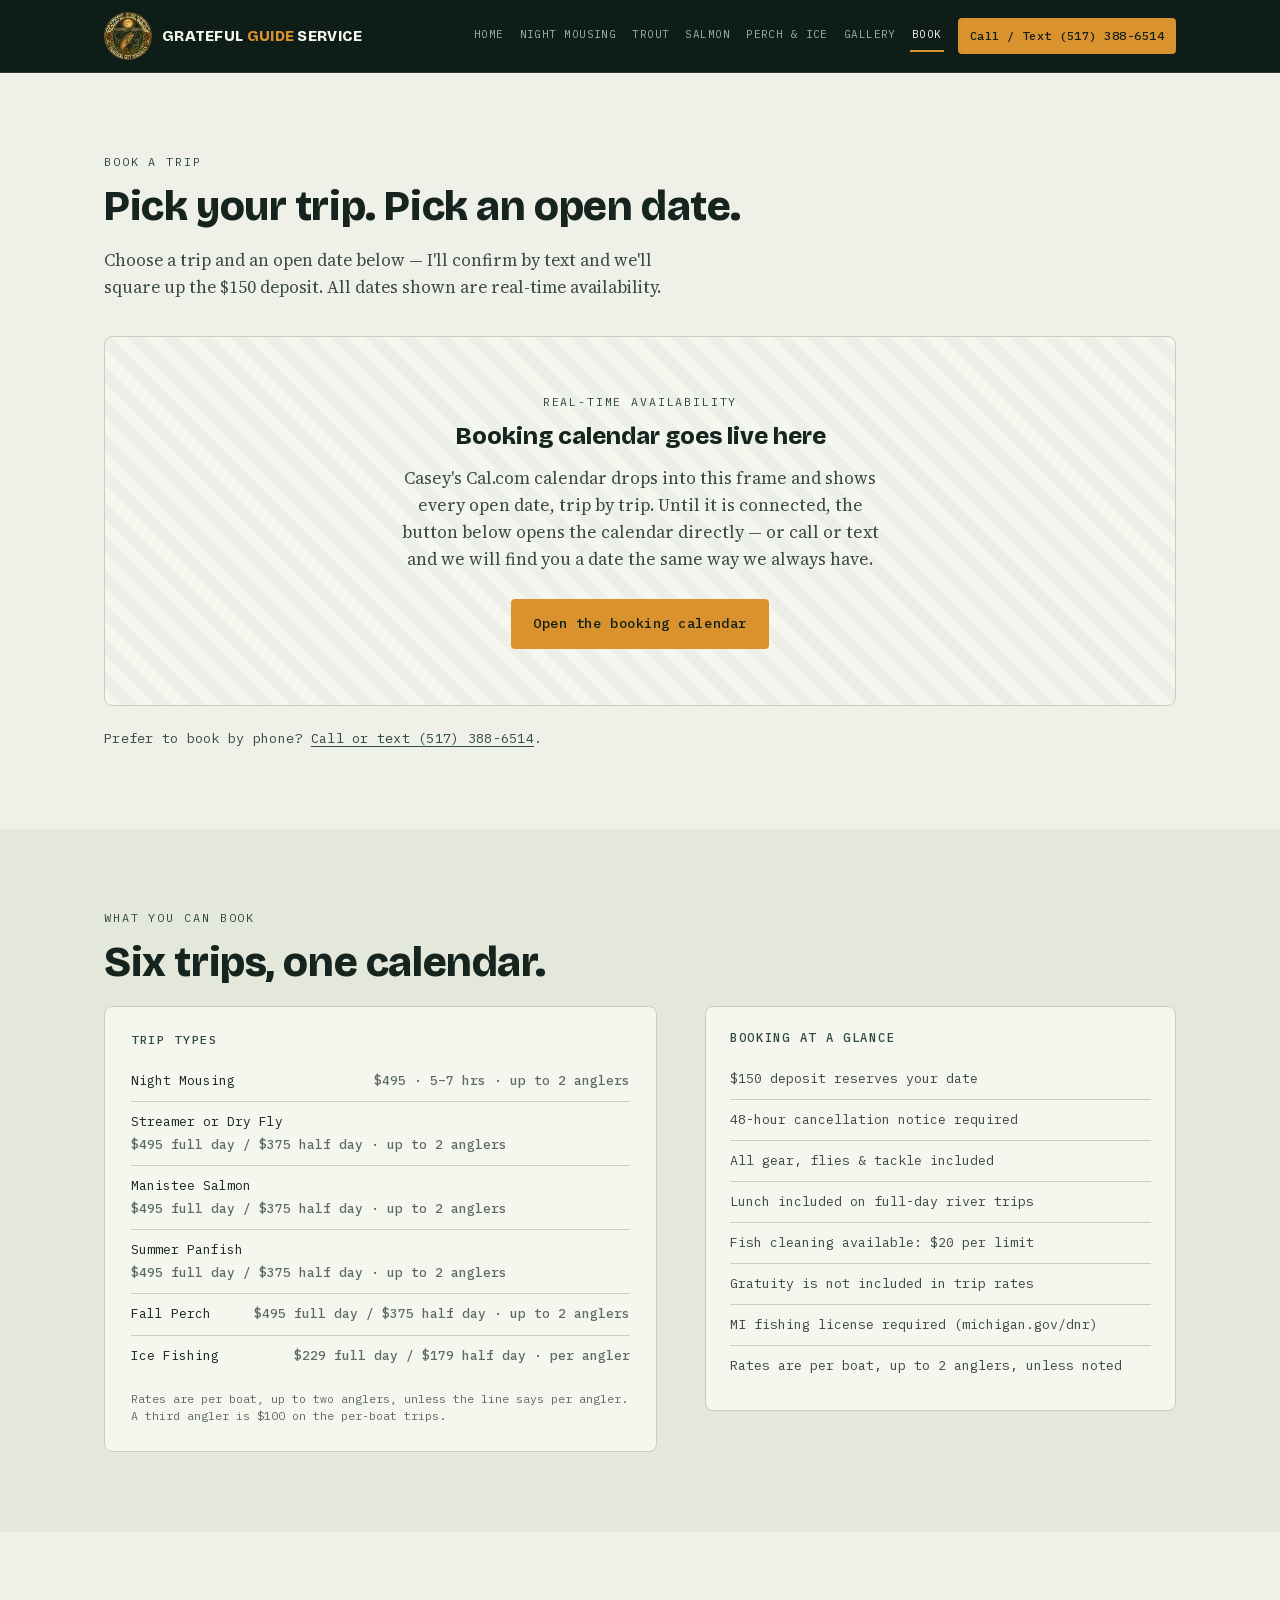
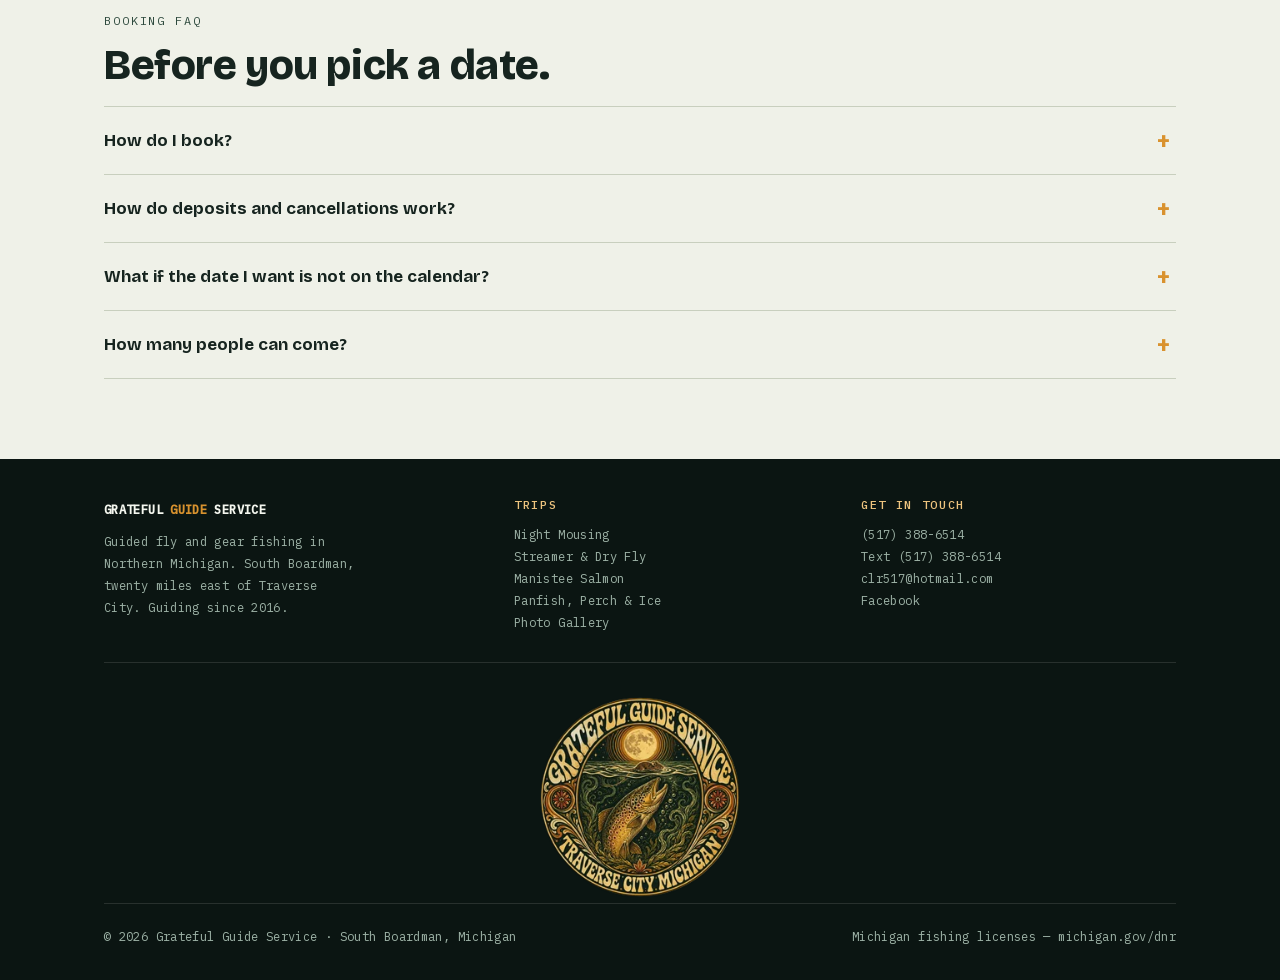
==== book/index.html @ 1348ae27 "Manistee rename, $20 fish cleaning, /book/ page, Summer Panfish trip Content corrections from the ow" ====
<!DOCTYPE html>
<html lang="en" class="no-js">
<head>
<meta charset="UTF-8">
<meta name="viewport" content="width=device-width, initial-scale=1">
<title>Book a Trip | Real-Time Availability — Grateful Guide Service</title>
<meta name="description" content="Book a guided Northern Michigan fishing trip with Casey Richardson. Pick a trip and an open date on the live calendar, or call or text (517) 388-6514. A $150 deposit reserves your date.">
<link rel="canonical" href="https://www.gratefulguideservice.com/book/">
<meta name="theme-color" content="#0F1D18">
<link rel="icon" href="../favicon.ico" sizes="16x16 32x32 48x48">
<link rel="icon" href="../assets/img/icon-16.png" sizes="16x16" type="image/png">
<link rel="icon" href="../assets/img/icon-32.png" sizes="32x32" type="image/png">
<link rel="icon" href="../assets/img/icon-192.png" sizes="192x192" type="image/png">
<link rel="icon" href="../assets/img/icon-512.png" sizes="512x512" type="image/png">
<link rel="apple-touch-icon" sizes="180x180" href="../assets/img/icon-180.png">
<link rel="manifest" href="../site.webmanifest">
<meta property="og:type" content="article">
<meta property="og:site_name" content="Grateful Guide Service">
<meta property="og:title" content="Book a Fishing Trip — Grateful Guide Service">
<meta property="og:description" content="Book a guided Northern Michigan fishing trip with Casey Richardson. Pick a trip and an open date on the live calendar, or call or text (517) 388-6514. A $150 deposit reserves your date.">
<meta property="og:url" content="https://www.gratefulguideservice.com/book/">
<meta property="og:image" content="https://www.gratefulguideservice.com/assets/img/og-image.png">
<meta property="og:image:type" content="image/png">
<meta property="og:image:width" content="1200">
<meta property="og:image:height" content="630">
<meta property="og:image:alt" content="Grateful Guide Service badge: a brown trout rising to a mouse fly under a full moon, Traverse City, Michigan">
<meta name="twitter:card" content="summary_large_image">
<link rel="preload" href="../assets/fonts/bricolage-grotesque-normal-400-800.woff2" as="font" type="font/woff2" crossorigin>
<link rel="preload" href="../assets/fonts/source-serif-4-normal-400-600.woff2" as="font" type="font/woff2" crossorigin>
<link rel="stylesheet" href="../assets/fonts/fonts.css">
<link rel="stylesheet" href="../assets/css/site.css">
<script type="application/ld+json">
{
  "@context": "https://schema.org",
  "@type": "FAQPage",
  "mainEntity": [
    {
      "@type": "Question",
      "name": "How do I book?",
      "acceptedAnswer": {
        "@type": "Answer",
        "text": "Right here: pick a trip and an open date on the calendar above, and I will confirm by text. Or call or text me at (517) 388-6514 — phone booking is not the fallback, it is the way most of my trips get booked. A $150 deposit reserves the date, and cancellations require 48 hours notice."
      }
    },
    {
      "@type": "Question",
      "name": "How do deposits and cancellations work?",
      "acceptedAnswer": {
        "@type": "Answer",
        "text": "A $150 deposit reserves your date on any trip. All cancellations require 48 hours notice. Gratuity is not included in trip rates."
      }
    },
    {
      "@type": "Question",
      "name": "What if the date I want is not on the calendar?",
      "acceptedAnswer": {
        "@type": "Answer",
        "text": "Call or text me. The calendar shows confirmed open dates, but the river does not always keep to it — if you have a week in mind and nothing is showing, I can often still make it work."
      }
    },
    {
      "@type": "Question",
      "name": "How many people can come?",
      "acceptedAnswer": {
        "@type": "Answer",
        "text": "River, panfish and perch trips are priced for up to two anglers, with a third angler for $100 more. Ice fishing is priced per angler."
      }
    }
  ]
}
</script>
<script type="application/ld+json">
{
  "@context": "https://schema.org",
  "@type": "BreadcrumbList",
  "itemListElement": [
    {
      "@type": "ListItem",
      "position": 1,
      "name": "Home",
      "item": "https://www.gratefulguideservice.com/"
    },
    {
      "@type": "ListItem",
      "position": 2,
      "name": "Book a Trip",
      "item": "https://www.gratefulguideservice.com/book/"
    }
  ]
}
</script>
</head>
<body>
<a class="skip-link" href="#main">Skip to content</a>
<header class="topbar">
  <div class="wrap">
    <a class="brand" href="../">
      <span class="brand-badge"><picture>
  <source type="image/webp" srcset="../assets/img/logo-80.webp 1x, ../assets/img/logo-120.webp 2x">
  <img src="../assets/img/logo-80.png" srcset="../assets/img/logo-80.png 1x, ../assets/img/logo-120.png 2x"
       width="56" height="56" alt=""
       fetchpriority="high" decoding="async">
</picture></span>
      <span class="brand-text">GRATEFUL <span>GUIDE</span> SERVICE</span>
    </a>
    <button class="nav-toggle" type="button" aria-expanded="false" aria-controls="primary-nav">Menu</button>
    <nav class="main" id="primary-nav" aria-label="Primary">
        <a href="../">Home</a>
        <a href="../night-mousing/">Night Mousing</a>
        <a href="../trout-fishing/">Trout</a>
        <a href="../salmon-fishing-manistee/">Salmon</a>
        <a href="../perch-fishing-torch-lake/">Perch & Ice</a>
        <a href="../gallery/">Gallery</a>
        <a href="../book/" aria-current="page">Book</a>
    </nav>
    <a class="call-btn" href="tel:+15173886514">Call / Text (517) 388-6514</a>
  </div>
</header>
<div class="callbar">
  <a class="bar-call" href="tel:+15173886514">Call (517) 388-6514</a>
  <a class="bar-text" href="sms:+15173886514">Text</a>
</div>
<main id="main">

  <section class="book-page">
    <div class="wrap">
      <p class="kicker">Book a Trip</p>
      <!-- The page's only top-level heading, styled as the site's h2. A page
           with no h1 is a page search engines and screen readers have to guess
           at; the design calls for h2 weight, so the element is an h1 and the
           rule below gives it h2's type. -->
      <h1>Pick your trip. Pick an open date.</h1>
      <p class="section-intro">Choose a trip and an open date below — I'll confirm by text and we'll square up the $150 deposit. All dates shown are real-time availability.</p>

      <div class="embed-frame">
<!-- ==== CAL.COM EMBED — SWAP THIS ONE BLOCK ================================
     Replace everything between this comment and the matching END comment with
     the inline embed snippet from Cal.com (Event type → Embed → Inline Embed →
     copy the code). Nothing else on this page needs to change: .embed-frame
     supplies the width, the light background and the border the widget sits on.

     Event types to create in Cal.com first, so the calendar offers the same
     trips this site sells — Summer Panfish is the newest and does not exist
     there yet:
       Night Mousing · Streamer or Dry Fly · Manistee Salmon ·
       Summer Panfish · Fall Perch · Ice Fishing
     ========================================================================= -->
        <div class="embed-placeholder">
          <p class="ep-kicker">Real-time availability</p>
          <p class="ep-title">Booking calendar goes live here</p>
          <p class="ep-body">Casey's Cal.com calendar drops into this frame and shows every open date, trip by trip. Until it is connected, the button below opens the calendar directly — or call or text and we will find you a date the same way we always have.</p>
          <p><a class="btn btn-amber" href="https://cal.com/PLACEHOLDER" rel="noopener">Open the booking calendar</a></p>
        </div>
<!-- ==== END CAL.COM EMBED ================================================== -->
      </div>

      <p class="embed-fallback">Prefer to book by phone? <a href="tel:+15173886514">Call or text (517) 388-6514</a>.</p>
    </div>
  </section>

  <section class="alt">
    <div class="wrap">
      <p class="kicker">What You Can Book</p>
      <h2>Six trips, one calendar.</h2>
      <div class="dark-cols" style="align-items:start">
        <div>
          <div class="rates">
            <h3>Trip types</h3>
            <div class="price-lines">
              <div class="price-line trip-type"><span>Night Mousing</span><span class="amt">$495 · 5–7 hrs · up to 2 anglers</span></div>
              <div class="price-line trip-type"><span>Streamer or Dry Fly</span><span class="amt">$495 full day / $375 half day · up to 2 anglers</span></div>
              <div class="price-line trip-type"><span>Manistee Salmon</span><span class="amt">$495 full day / $375 half day · up to 2 anglers</span></div>
              <div class="price-line trip-type"><span>Summer Panfish</span><span class="amt">$495 full day / $375 half day · up to 2 anglers</span></div>
              <div class="price-line trip-type"><span>Fall Perch</span><span class="amt">$495 full day / $375 half day · up to 2 anglers</span></div>
              <div class="price-line trip-type"><span>Ice Fishing</span><span class="amt">$229 full day / $179 half day · per angler</span></div>
            </div>
            <p class="fine">Rates are per boat, up to two anglers, unless the line says per angler. A third angler is $100 on the per-boat trips.</p>
          </div>
        </div>
        <div class="policy policy-light">
          <h3>Booking at a glance</h3>
          <ul>
            <li>$150 deposit reserves your date</li>
            <li>48-hour cancellation notice required</li>
            <li>All gear, flies &amp; tackle included</li>
            <li>Lunch included on full-day river trips</li>
            <li>Fish cleaning available: $20 per limit</li>
            <li>Gratuity is not included in trip rates</li>
            <li>MI fishing license required (michigan.gov/dnr)</li>
            <li>Rates are per boat, up to 2 anglers, unless noted</li>
          </ul>
        </div>
      </div>
    </div>
  </section>

  
  <section class="faq" id="faq">
    <div class="wrap">
      <p class="kicker">Booking FAQ</p>
      <h2>Before you pick a date.</h2>
      <details>
        <summary>How do I book?</summary>
        <p>Right here: pick a trip and an open date on the calendar above, and I will confirm by text. Or call or text me at <a href="tel:+15173886514">(517) 388-6514</a> — phone booking is not the fallback, it is the way most of my trips get booked. A $150 deposit reserves the date, and cancellations require 48 hours notice.</p>
      </details>
      <details>
        <summary>How do deposits and cancellations work?</summary>
        <p>A $150 deposit reserves your date on any trip. All cancellations require 48 hours notice. Gratuity is not included in trip rates.</p>
      </details>
      <details>
        <summary>What if the date I want is not on the calendar?</summary>
        <p>Call or text me at <a href="tel:+15173886514">(517) 388-6514</a>. The calendar shows confirmed open dates, but the river does not always keep to it — if you have a week in mind and nothing is showing, I can often still make it work.</p>
      </details>
      <details>
        <summary>How many people can come?</summary>
        <p>River, panfish and perch trips are priced for up to two anglers; a third angler is $100 more. Ice fishing is priced per angler.</p>
      </details>
    </div>
  </section>
</main>
<footer class="site">
  <div class="wrap">
    <div class="foot-top">
      <div>
        <p class="foot-brand">GRATEFUL <span>GUIDE</span> SERVICE</p>
        <p class="foot-note">Guided fly and gear fishing in Northern Michigan. South Boardman, twenty miles east of Traverse City. Guiding since 2016.</p>
      </div>
      <div>
        <h2>Trips</h2>
        <ul>
          <li><a href="../night-mousing/">Night Mousing</a></li>
          <li><a href="../trout-fishing/">Streamer &amp; Dry Fly</a></li>
          <li><a href="../salmon-fishing-manistee/">Manistee Salmon</a></li>
          <li><a href="../perch-fishing-torch-lake/">Panfish, Perch &amp; Ice</a></li>
          <li><a href="../gallery/">Photo Gallery</a></li>
        </ul>
      </div>
      <div>
        <h2>Get in touch</h2>
        <ul>
          <li><a href="tel:+15173886514">(517) 388-6514</a></li>
          <li><a href="sms:+15173886514">Text (517) 388-6514</a></li>
          <li><a href="mailto:clr517@hotmail.com">clr517@hotmail.com</a></li>
          <li><a href="https://www.facebook.com/gratefulguideservices-107425530788070/" rel="noopener">Facebook</a></li>
        </ul>
      </div>
    </div>
    <div class="foot-badge"><picture>
  <source type="image/webp" srcset="../assets/img/logo-240.webp 1x, ../assets/img/logo-460.webp 2x">
  <img src="../assets/img/logo-240.png" srcset="../assets/img/logo-240.png 1x, ../assets/img/logo-460.png 2x"
       width="200" height="200" alt=""
       loading="lazy" decoding="async">
</picture></div>
    <div class="foot-bottom">
      <p>© 2026 Grateful Guide Service · South Boardman, Michigan</p>
      <p><a href="https://www.michigan.gov/dnr" rel="noopener">Michigan fishing licenses — michigan.gov/dnr</a></p>
    </div>
  </div>
</footer>
<script>
document.documentElement.classList.remove('no-js');
var t=document.querySelector('.nav-toggle'),n=document.getElementById('primary-nav');
if(t&&n){t.addEventListener('click',function(){
  var open=n.classList.toggle('is-open');
  t.setAttribute('aria-expanded',String(open));
});}
</script>

</body>
</html>
---- assets/fonts/fonts.css ----
/* Self-hosted latin subsets. Generated by build/fonts.mjs — do not edit. */
@font-face{font-family:'Bricolage Grotesque';font-style:normal;font-weight:400 800;font-display:swap;src:url(/assets/fonts/bricolage-grotesque-normal-400-800.woff2) format('woff2');unicode-range:U+0000-00FF, U+0131, U+0152-0153, U+02BB-02BC, U+02C6, U+02DA, U+02DC, U+0304, U+0308, U+0329, U+2000-206F, U+20AC, U+2122, U+2191, U+2193, U+2212, U+2215, U+FEFF, U+FFFD}
@font-face{font-family:'IBM Plex Mono';font-style:normal;font-weight:400;font-display:swap;src:url(/assets/fonts/ibm-plex-mono-normal-400.woff2) format('woff2');unicode-range:U+0000-00FF, U+0131, U+0152-0153, U+02BB-02BC, U+02C6, U+02DA, U+02DC, U+0304, U+0308, U+0329, U+2000-206F, U+20AC, U+2122, U+2191, U+2193, U+2212, U+2215, U+FEFF, U+FFFD}
@font-face{font-family:'IBM Plex Mono';font-style:normal;font-weight:500;font-display:swap;src:url(/assets/fonts/ibm-plex-mono-normal-500.woff2) format('woff2');unicode-range:U+0000-00FF, U+0131, U+0152-0153, U+02BB-02BC, U+02C6, U+02DA, U+02DC, U+0304, U+0308, U+0329, U+2000-206F, U+20AC, U+2122, U+2191, U+2193, U+2212, U+2215, U+FEFF, U+FFFD}
@font-face{font-family:'Source Serif 4';font-style:italic;font-weight:400;font-display:swap;src:url(/assets/fonts/source-serif-4-italic-400.woff2) format('woff2');unicode-range:U+0000-00FF, U+0131, U+0152-0153, U+02BB-02BC, U+02C6, U+02DA, U+02DC, U+0304, U+0308, U+0329, U+2000-206F, U+20AC, U+2122, U+2191, U+2193, U+2212, U+2215, U+FEFF, U+FFFD}
@font-face{font-family:'Source Serif 4';font-style:normal;font-weight:400 600;font-display:swap;src:url(/assets/fonts/source-serif-4-normal-400-600.woff2) format('woff2');unicode-range:U+0000-00FF, U+0131, U+0152-0153, U+02BB-02BC, U+02C6, U+02DA, U+02DC, U+0304, U+0308, U+0329, U+2000-206F, U+20AC, U+2122, U+2191, U+2193, U+2212, U+2215, U+FEFF, U+FFFD}
---- assets/css/site.css ----
/* ===========================================================================
   Grateful Guide Service
   Design system carried forward from the v1 prototype: night-river palette,
   Bricolage Grotesque display / Source Serif body / IBM Plex Mono for prices
   and labels. Extended here for a multi-page site.
   =========================================================================== */

:root{
  --night:#0F1D18;          /* river at night */
  --pool:#182B24;           /* deep pool green */
  --pine:#2E4A3E;
  --paper:#EFF1E8;          /* cool birch paper */
  --paper-2:#E4E8DB;
  --moon:#F5F7EF;
  --ink:#16241F;
  --ink-2:#3A4A42;          /* secondary text on paper */
  --ink-3:#5C6B62;          /* fine print on paper */
  --lantern:#D9922E;        /* headlamp amber */
  --lantern-soft:#EFC57F;
  --mist:#9DB2A6;
  --rule:#C8CFBE;
  --dark-body:#C4CFC2;      /* body copy on night */
  --dark-fine:#B7C4B8;

  --display:'Bricolage Grotesque', system-ui, sans-serif;
  --serif:'Source Serif 4', Georgia, serif;
  --mono:'IBM Plex Mono', ui-monospace, monospace;

  --wrap:1120px;
  --gutter:24px;
  --callbar-h:0px;
}

*{box-sizing:border-box;margin:0;padding:0}
html{scroll-behavior:smooth;-webkit-text-size-adjust:100%}
@media (prefers-reduced-motion: reduce){
  html{scroll-behavior:auto}
  *,*::before,*::after{animation-duration:.001ms!important;animation-iteration-count:1!important;transition-duration:.001ms!important;scroll-behavior:auto!important}
}
body{
  font-family:var(--serif);
  color:var(--ink);
  background:var(--paper);
  line-height:1.6;
  font-size:17px;
  padding-bottom:var(--callbar-h);
}
img{max-width:100%;display:block;height:auto}
a{color:inherit}
:focus-visible{outline:3px solid var(--lantern);outline-offset:3px;border-radius:2px}
/* On amber surfaces the amber ring disappears — switch to the dark ink ring. */
.btn-amber:focus-visible,.call-btn:focus-visible,.callbar a:focus-visible{outline-color:var(--night)}

.wrap{max-width:var(--wrap);margin:0 auto;padding:0 var(--gutter)}
.skip-link{
  position:absolute;left:-9999px;top:0;z-index:100;
  background:var(--lantern);color:var(--night);
  font-family:var(--mono);font-size:.85rem;padding:12px 18px;text-decoration:none;
}
.skip-link:focus{left:0}

/* ---------------------------------------------------------------- header -- */
.topbar{
  position:sticky;top:0;z-index:50;
  background:var(--night);color:var(--moon);
  border-bottom:1px solid rgba(245,247,239,.12);
}
/*
 * Header width budget. `.wrap` caps at 1120px, so the row has at most
 * 1072px of content at any viewport >= 1168, and 976px at 1024 — which is the
 * squeeze point. Rough advance-width estimates for the widest case (56px badge,
 * full wordmark, six nav links, phone button):
 *
 *   brand   56 + 12 gap + ~225 wordmark        = ~293
 *   nav     50 chars @ ~7.6px + padding + gaps = ~470
 *   button  "Call / Text (517) 388-6514"       = ~236
 *   2 x 20px flex gaps                         =   40
 *                                                ~1039 <= 1072  ok
 *
 * The seventh nav link ("Book") ate most of the old slack, so the nav gap and
 * tracking came down a little and the compact tier now runs to 1300px. These
 * numbers are estimates; tests/header.mjs measures the real thing at
 * 961/1024/1100/1200/1280/1440/1600 and fails if the row ever overflows.
 */
.topbar .wrap{display:flex;align-items:center;gap:20px;min-height:78px}
.brand{
  display:flex;align-items:center;gap:12px;flex:0 0 auto;
  font-family:var(--display);font-weight:800;font-size:1rem;letter-spacing:.02em;
  text-decoration:none;white-space:nowrap;line-height:1.1;
}
/* The badge is too detailed to carry the header on its own, so it rides
   alongside the wordmark rather than replacing it. Fully inside the bar,
   vertically centred by the row's align-items. */
.brand-badge{display:block;flex:0 0 auto;line-height:0}
.brand-badge img{width:56px;height:56px;display:block}
.brand-text span{color:var(--lantern)}

nav.main{display:flex;gap:13px;margin-left:auto;align-items:center;flex:0 1 auto}
nav.main a{
  font-family:var(--mono);font-size:.72rem;letter-spacing:.05em;text-transform:uppercase;
  text-decoration:none;color:var(--mist);padding:6px 2px;border-bottom:2px solid transparent;
  white-space:nowrap;
}
nav.main a:hover{color:var(--lantern-soft)}
nav.main a[aria-current="page"]{color:var(--moon);border-bottom-color:var(--lantern)}
.call-btn{
  font-family:var(--mono);font-size:.78rem;letter-spacing:.04em;
  background:var(--lantern);color:var(--night);text-decoration:none;
  padding:10px 14px;border-radius:4px;font-weight:500;white-space:nowrap;flex:0 0 auto;
}
.call-btn:hover{background:var(--lantern-soft)}

.nav-toggle{
  display:none;margin-left:auto;background:transparent;border:1px solid rgba(245,247,239,.35);
  color:var(--moon);font-family:var(--mono);font-size:.75rem;letter-spacing:.08em;
  text-transform:uppercase;padding:9px 13px;border-radius:4px;cursor:pointer;
}
.nav-toggle:hover{border-color:var(--lantern);color:var(--lantern-soft)}

/* Compact desktop tier: 961-1300px, where seven nav links plus a 56px badge
   plus the full phone label no longer fit inside the 1120px wrap. */
@media (min-width:961px) and (max-width:1300px){
  .topbar .wrap{gap:14px;min-height:72px}
  .brand{font-size:.92rem;gap:10px}
  .brand-badge img{width:48px;height:48px}
  nav.main{gap:12px}
  nav.main a{font-size:.68rem;letter-spacing:.04em}
  .call-btn{font-size:.74rem;padding:9px 12px}
}
/* Tightest desktop tier: 961-1090, where the wrap is narrower than its 1120px
   cap and the compact row still does not fit. Everything shrinks a further
   step; the phone button keeps its full "Call / Text (517) 388-6514" label,
   because the sticky bar is the one place the number must always read in full.
   Measured at 961 — see tests/header.mjs. */
@media (min-width:961px) and (max-width:1090px){
  .topbar .wrap{gap:12px}
  .brand{font-size:.82rem;gap:9px}
  .brand-badge img{width:42px;height:42px}
  nav.main{gap:9px}
  nav.main a{font-size:.64rem;letter-spacing:.02em}
  .call-btn{font-size:.71rem;padding:9px 10px}
}

@media (max-width:960px){
  .topbar .wrap{gap:12px;flex-wrap:wrap;padding-top:10px;padding-bottom:10px;min-height:0}
  /* The badge stays legible but the sticky bar must not eat the viewport. */
  .brand-badge img{width:44px;height:44px}
  .brand{font-size:.95rem;gap:10px}
  .nav-toggle{display:block}
  .topbar .call-btn{display:none}
  nav.main{
    display:none;order:3;flex-basis:100%;margin-left:0;
    flex-direction:column;align-items:stretch;gap:0;
    border-top:1px solid rgba(245,247,239,.14);
  }
  nav.main.is-open{display:flex}
  nav.main a{padding:14px 2px;font-size:.85rem;border-bottom:1px solid rgba(245,247,239,.08)}
  nav.main a[aria-current="page"]{border-bottom-color:rgba(245,247,239,.08);color:var(--lantern-soft)}
  nav.main a:last-child{border-bottom:none}
}
@media (max-width:400px){
  .brand{gap:8px;font-size:.86rem}
  .brand-badge img{width:40px;height:40px}
}
/* No JS: the toggle can't work, so show the nav rather than hide it. */
.no-js .nav-toggle{display:none}
@media (max-width:960px){ .no-js nav.main{display:flex} }

/* ------------------------------------------------------- sticky call bar -- */
.callbar{display:none}
@media (max-width:960px){
  :root{--callbar-h:62px}
  .callbar{
    display:grid;grid-template-columns:1fr auto;gap:1px;
    position:fixed;left:0;right:0;bottom:0;z-index:60;
    background:rgba(15,29,24,.96);border-top:1px solid rgba(245,247,239,.15);
    padding:9px 12px calc(9px + env(safe-area-inset-bottom));
    backdrop-filter:blur(6px);
  }
  .callbar a{
    font-family:var(--mono);font-size:.82rem;letter-spacing:.03em;text-align:center;
    text-decoration:none;padding:12px 14px;border-radius:4px;
  }
  .callbar .bar-call{background:var(--lantern);color:var(--night);font-weight:500}
  .callbar .bar-text{color:var(--moon);border:1px solid rgba(245,247,239,.35);margin-left:8px}
}

/* ------------------------------------------------------------------ hero -- */
.hero{position:relative;background:var(--night);color:var(--moon);isolation:isolate;overflow:hidden}
.hero-media{position:absolute;inset:0;z-index:-2}
.hero-media img{width:100%;height:100%;object-fit:cover;object-position:center 38%}
@media (max-width:700px){
  /* Art-directed heroes carry their own narrow-frame focal point. */
  .hero-media img[style*="--hero-pos-mobile"]{object-position:var(--hero-pos-mobile)}
}
.hero::after{
  content:'';position:absolute;inset:0;z-index:-1;
  background:linear-gradient(180deg, rgba(15,29,24,.62) 0%, rgba(15,29,24,.80) 62%, var(--night) 100%);
}
.hero .wrap{position:relative;padding-top:104px;padding-bottom:88px}
/* 1fr .9fr with a 40px gutter: inside the 1072px wrap that is a 543px copy
   column and a 489px badge column, so the 460px badge clears with room and the
   headline keeps more width than a straight 50/50 would give it. */
.hero-grid{display:grid;grid-template-columns:1fr .9fr;gap:40px;align-items:center}
.hero-badge{display:flex;justify-content:center}
.hero-badge img{
  width:100%;max-width:460px;height:auto;
  /* lifts the badge off a busy photograph without a plate behind it */
  filter:drop-shadow(0 26px 60px rgba(0,0,0,.72))
         drop-shadow(0 10px 24px rgba(0,0,0,.55))
         drop-shadow(0 2px 6px rgba(0,0,0,.5));
}
/* The badge column got wider, so cap the display size a little lower to keep
   the headline off a third line. */
.hero-grid .hero-copy h1{font-size:clamp(2.3rem,4.6vw,4.05rem)}
@media (max-width:960px){
  .hero-grid{grid-template-columns:1fr;gap:28px}
  .hero-badge{order:-1}                 /* badge above the headline on phones */
  .hero-badge img{max-width:220px}
  .hero .wrap{padding-top:40px;padding-bottom:64px}
  .hero h1,.hero-grid .hero-copy h1{max-width:none;font-size:clamp(2.4rem,8vw,3.4rem)}
}
.hero .eyebrow{
  font-family:var(--mono);font-size:.78rem;letter-spacing:.16em;text-transform:uppercase;
  color:var(--lantern-soft);margin-bottom:18px;
}
.hero h1{
  font-family:var(--display);font-weight:800;
  font-size:clamp(2.4rem,6.2vw,4.6rem);
  line-height:1.03;letter-spacing:-.015em;max-width:15ch;
}
.hero p.lede{max-width:54ch;margin-top:22px;font-size:1.1rem;color:#DCE3D6}
.hero .cta-row{display:flex;gap:14px;flex-wrap:wrap;margin-top:32px}
.hero .since{
  margin-top:42px;font-family:var(--mono);font-size:.72rem;letter-spacing:.1em;
  text-transform:uppercase;color:var(--mist);
}

/* Interior pages: shorter hero, same anatomy. */
.hero.hero-page .wrap{padding-top:72px;padding-bottom:60px}
.hero.hero-page h1{font-size:clamp(2.1rem,5vw,3.5rem);max-width:18ch}
.hero.hero-page p.lede{font-size:1.05rem}

.btn{
  display:inline-block;text-decoration:none;font-family:var(--mono);
  font-size:.84rem;letter-spacing:.04em;padding:14px 22px;border-radius:4px;
}
.btn-amber{background:var(--lantern);color:var(--night);font-weight:500}
.btn-amber:hover{background:var(--lantern-soft)}
.btn-ghost{border:1px solid rgba(245,247,239,.45);color:var(--moon)}
.btn-ghost:hover{border-color:var(--lantern);color:var(--lantern-soft)}
.btn-dark{background:var(--pine);color:var(--moon)}
.btn-dark:hover{background:var(--night)}

/* --------------------------------------------------------- section frame -- */
section{padding:80px 0}
section.tight{padding:56px 0}
.kicker{
  font-family:var(--mono);font-size:.74rem;letter-spacing:.16em;text-transform:uppercase;
  color:var(--pine);margin-bottom:12px;
}
h2{
  font-family:var(--display);font-weight:800;font-size:clamp(1.8rem,3.9vw,2.6rem);
  line-height:1.09;letter-spacing:-.01em;margin-bottom:18px;
}
h3{font-family:var(--display);font-weight:700;font-size:1.3rem;line-height:1.2}
.section-intro{max-width:62ch;color:var(--ink-2)}

/* Long-form body copy. */
.prose{max-width:64ch}
.prose p{margin-bottom:20px}
.prose p:last-child{margin-bottom:0}
.prose h3{margin:34px 0 12px}
.prose ul{margin:0 0 22px 1.1em}
.prose li{margin-bottom:8px}
.prose a{color:var(--pine);text-decoration:underline;text-underline-offset:3px}
.prose a:hover{color:var(--lantern)}
.prose blockquote{
  font-style:italic;font-size:1.14rem;color:var(--pine);
  border-left:3px solid var(--lantern);padding-left:18px;margin:26px 0;
}

/* ----------------------------------------------------------------- trips -- */
.trips-grid{
  display:grid;grid-template-columns:repeat(auto-fit,minmax(290px,1fr));
  gap:22px;margin-top:40px;
}
.trip{
  background:var(--moon);border:1px solid var(--rule);border-radius:8px;
  padding:26px;display:flex;flex-direction:column;
}
.trip h3{margin-bottom:4px}
.trip h3 a{text-decoration:none}
.trip h3 a:hover{color:var(--pine)}
.trip .season{
  font-family:var(--mono);font-size:.7rem;letter-spacing:.09em;text-transform:uppercase;
  color:var(--pine);margin-bottom:14px;
}
.trip p{font-size:.97rem;color:var(--ink-2);margin-bottom:18px}
.price-lines{margin-top:auto;border-top:1px solid var(--rule);padding-top:14px}
.price-line{display:flex;justify-content:space-between;gap:12px;font-family:var(--mono);font-size:.8rem;padding:5px 0}
.price-line .amt{font-weight:500;white-space:nowrap}
.trip .fine{font-family:var(--mono);font-size:.71rem;color:var(--ink-3);margin:12px 0 0}
.trip .fine a{color:var(--pine)}

/* Rate block used on the interior trip pages. */
.rates{
  background:var(--moon);border:1px solid var(--rule);border-radius:8px;padding:26px;
}
.rates h3{
  font-family:var(--mono);font-size:.75rem;letter-spacing:.14em;text-transform:uppercase;
  color:var(--pine);font-weight:500;margin-bottom:14px;
}
.rates .price-lines{border-top:none;padding-top:0}
.rates .price-line{border-bottom:1px solid var(--rule);padding:10px 0}
.rates .price-line:last-child{border-bottom:none}
.rates .fine{font-family:var(--mono);font-size:.72rem;color:var(--ink-3);margin-top:14px;line-height:1.5}

/* ------------------------------------------------------ after dark block -- */
.after-dark{
  background:var(--night);color:var(--moon);
  background-image:radial-gradient(ellipse 60% 45% at 78% 12%, rgba(217,146,46,.14), transparent 60%);
}
.after-dark .kicker,.on-night .kicker{color:var(--lantern-soft)}
.after-dark h2,.on-night h2,.on-night h3{color:var(--moon)}
.after-dark .section-intro,.on-night .section-intro,.on-night p{color:var(--dark-body)}
.dark-cols{display:grid;grid-template-columns:1.08fr .92fr;gap:48px;align-items:start;margin-top:20px}
@media (max-width:860px){.dark-cols{grid-template-columns:1fr;gap:34px}}
.dark-cols img{border-radius:8px;border:1px solid rgba(245,247,239,.15)}

.night-log{margin-top:38px}
.night-log .nl-title{
  font-family:var(--mono);font-size:.74rem;letter-spacing:.16em;text-transform:uppercase;
  color:var(--lantern-soft);margin-bottom:16px;
}
.timeline{display:grid;grid-template-columns:repeat(4,1fr);border-top:1px solid rgba(245,247,239,.2)}
.tl-cell{padding:16px 14px 0 0;border-right:1px solid rgba(245,247,239,.1)}
.tl-cell:last-child{border-right:none}
.tl-time{font-family:var(--mono);font-size:.78rem;color:var(--lantern);margin-bottom:6px}
.tl-cell p{font-size:.87rem;color:var(--dark-fine);line-height:1.5}
@media (max-width:640px){
  .timeline{grid-template-columns:1fr 1fr}
  .tl-cell{border-right:none;border-bottom:1px solid rgba(245,247,239,.1);padding:16px 12px 14px 0}
  .tl-cell:nth-last-child(-n+2){border-bottom:none}
}
.dark-price{
  margin-top:34px;display:flex;flex-wrap:wrap;gap:24px;align-items:baseline;
  border-top:1px solid rgba(245,247,239,.2);padding-top:22px;
}
.dark-price .big{font-family:var(--display);font-weight:800;font-size:2.1rem;color:var(--moon)}
.dark-price .sub{font-family:var(--mono);font-size:.76rem;color:var(--mist);letter-spacing:.05em;flex:1 1 22ch;max-width:46ch;line-height:1.55}

/* ---------------------------------------------------------------- rivers -- */
/* `.alt` is the same tinted paper as `.rivers` without the semantics — for any
   section that needs to break up two adjacent light blocks. */
.rivers,.alt{background:var(--paper-2)}
.river-chips{display:flex;flex-wrap:wrap;gap:12px;margin-top:28px;list-style:none}
.chip{
  font-family:var(--mono);font-size:.78rem;letter-spacing:.04em;
  border:1px solid var(--pine);color:var(--pine);
  padding:9px 16px;border-radius:999px;background:transparent;display:inline-block;
}

/* ----------------------------------------------------------------- about -- */
.about-cols{display:grid;grid-template-columns:.8fr 1.2fr;gap:48px;align-items:center}
@media (max-width:860px){.about-cols{grid-template-columns:1fr;gap:32px}}
.about-cols img{border-radius:8px;border:1px solid var(--rule)}

.quote-card{
  background:var(--moon);border:1px solid var(--rule);border-left:3px solid var(--lantern);
  border-radius:8px;padding:26px;max-width:62ch;
}
.quote-card blockquote{font-style:italic;font-size:1.1rem;color:var(--ink-2)}
.quote-card figcaption{
  font-family:var(--mono);font-size:.72rem;letter-spacing:.06em;color:var(--ink-3);margin-top:14px;
}

/* ------------------------------------------------------------------- faq -- */
.faq details{border-bottom:1px solid var(--rule);padding:2px 0}
.faq details:first-of-type{border-top:1px solid var(--rule)}
.faq summary{
  font-family:var(--display);font-weight:700;font-size:1.06rem;
  padding:18px 38px 18px 0;cursor:pointer;list-style:none;position:relative;
}
.faq summary::-webkit-details-marker{display:none}
.faq summary::after{
  content:'+';position:absolute;right:6px;top:50%;transform:translateY(-50%);
  font-family:var(--mono);font-size:1.35rem;line-height:1;color:var(--lantern);
}
.faq details[open] summary::after{content:'\2013'}
.faq details p{padding:0 0 20px;max-width:66ch;color:var(--ink-2)}
.faq details p a{color:var(--pine);text-decoration:underline;text-underline-offset:3px}

/* --------------------------------------------------------------- figures -- */
/* Natural-ratio image with caption. No forced aspect — the file decides. */
figure.shot{margin:32px 0}
figure.shot img{border-radius:8px;border:1px solid var(--rule);width:100%}
.on-night figure.shot img,.after-dark figure.shot img{border-color:rgba(245,247,239,.15)}
figure.shot figcaption{
  font-family:var(--mono);font-size:.72rem;letter-spacing:.04em;color:var(--ink-3);
  margin-top:10px;line-height:1.5;
}
.on-night figure.shot figcaption,.after-dark figure.shot figcaption{color:var(--mist)}

.duo{display:grid;grid-template-columns:1fr 1fr;gap:20px;margin:34px 0}
@media (max-width:700px){.duo{grid-template-columns:1fr}}
.duo figure.shot{margin:0}
/* Paired shots share one frame so the columns end level regardless of the
   two files' native ratios. Cover crops; it never stretches. */
.duo figure.shot img{aspect-ratio:4/3;object-fit:cover}

/* --------------------------------------------------------------- gallery -- */
.gallery-grid{
  display:grid;grid-template-columns:repeat(auto-fill,minmax(260px,1fr));
  gap:16px;margin-top:36px;list-style:none;
}
.gallery-grid li{margin:0}
.gallery-grid figure{margin:0}
/* Uniform tiles: explicit aspect-ratio + object-fit cover, so the frame is
   uniform and the photograph is never stretched to fill it. */
.gallery-grid img{
  width:100%;aspect-ratio:4/3;object-fit:cover;
  border-radius:6px;border:1px solid var(--rule);background:var(--paper-2);
}
.gal-group{padding:38px 0}
.gal-group + .gal-group{padding-top:0}
.gallery-grid.is-single{grid-template-columns:minmax(0,620px)}
.gallery-grid.is-single img{aspect-ratio:3/2}
.gallery-grid figcaption{
  font-family:var(--mono);font-size:.71rem;letter-spacing:.03em;color:var(--ink-3);
  margin-top:8px;line-height:1.45;
}

/* ------------------------------------------------------------ trip cards -- */
.next-grid{display:grid;grid-template-columns:repeat(auto-fit,minmax(240px,1fr));gap:18px;margin-top:32px}
.next-card{
  display:block;text-decoration:none;background:var(--moon);
  border:1px solid var(--rule);border-radius:8px;overflow:hidden;
}
.next-card img{width:100%;aspect-ratio:16/9;object-fit:cover}
.next-card .nc-body{padding:18px 20px 22px}
.next-card h3{font-size:1.12rem;margin-bottom:6px}
.next-card p{font-size:.9rem;color:var(--ink-2)}
.next-card:hover{border-color:var(--pine)}
.next-card:hover h3{color:var(--pine)}

/* --------------------------------------------------------------- booking -- */
.booking{background:var(--night);color:var(--moon)}
.booking .kicker{color:var(--lantern-soft)}
.booking h2{color:var(--moon)}
.book-cols{display:grid;grid-template-columns:1.05fr .95fr;gap:48px;margin-top:10px}
@media (max-width:860px){.book-cols{grid-template-columns:1fr;gap:34px}}
.contact-big{
  font-family:var(--display);font-weight:800;font-size:clamp(1.6rem,3.4vw,2.2rem);
  text-decoration:none;color:var(--lantern);display:inline-block;margin:8px 0;
}
.contact-big:hover{color:var(--lantern-soft)}
.contact-sm{font-size:1.1rem}
.booking p{color:var(--dark-body)}
.booking a.inline{color:var(--lantern-soft)}
.policy{border:1px solid rgba(245,247,239,.22);border-radius:8px;padding:24px}
.policy h3{
  font-family:var(--mono);font-size:.76rem;letter-spacing:.14em;text-transform:uppercase;
  color:var(--lantern-soft);margin-bottom:14px;font-weight:500;
}
.policy ul{list-style:none}
.policy li{
  font-family:var(--mono);font-size:.83rem;color:#DCE3D6;line-height:1.5;
  padding:10px 0;border-bottom:1px solid rgba(245,247,239,.1);
}
.policy li:last-child{border-bottom:none}

/* ----------------------------------------------------------- book page --- */
/*
 * The embed sits on `--paper`, the lightest surface on the site: a third-party
 * widget brings its own white card and its own type, and anything darker turns
 * that into a visible patch. The frame matches the content column exactly
 * (`.wrap` already caps at --wrap and adds the gutter, so 100% here *is* the
 * column) so the calendar lines up with the copy above it.
 */
.book-page h1{
  font-family:var(--display);font-weight:800;font-size:clamp(1.8rem,3.9vw,2.6rem);
  line-height:1.09;letter-spacing:-.01em;margin-bottom:18px;
}
.book-page .section-intro{font-size:1.06rem}
.embed-frame{
  width:100%;max-width:var(--wrap);margin:34px auto 0;
  background:var(--moon);border:1px solid var(--rule);border-radius:8px;
  overflow:hidden;
}
/* The widget renders its own scroller; this keeps a half-loaded iframe from
   collapsing the page and jumping the footer up. */
.embed-frame iframe{width:100%;min-height:640px;border:0;display:block}
.embed-placeholder{
  padding:56px 28px;text-align:center;
  background:
    repeating-linear-gradient(45deg,transparent,transparent 12px,rgba(46,74,62,.045) 12px,rgba(46,74,62,.045) 24px);
}
.ep-kicker{
  font-family:var(--mono);font-size:.72rem;letter-spacing:.16em;text-transform:uppercase;
  color:var(--pine);margin-bottom:12px;
}
.ep-title{font-family:var(--display);font-weight:800;font-size:1.5rem;line-height:1.15;margin-bottom:14px}
.ep-body{max-width:56ch;margin:0 auto 26px;color:var(--ink-2)}
.embed-fallback{
  margin-top:22px;font-family:var(--mono);font-size:.84rem;letter-spacing:.02em;color:var(--ink-2);
}
.embed-fallback a{color:var(--pine);text-decoration:underline;text-underline-offset:3px}
.embed-fallback a:hover{color:var(--lantern)}
/* Trip-type rows carry a long rate string; let it wrap under the name on
   narrow columns instead of squeezing the label to one word a line. */
.price-line.trip-type{flex-wrap:wrap;gap:2px 12px}
.price-line.trip-type .amt{white-space:normal;color:var(--ink-3)}
/* The policy card is designed for the night-coloured booking band; on paper it
   needs paper's ink. */
.policy-light{border-color:var(--rule);background:var(--moon)}
.policy-light h3{color:var(--pine)}
.policy-light li{color:var(--ink-2);border-bottom-color:var(--rule)}

/* ---------------------------------------------------------------- footer -- */
footer.site{background:#0B1512;color:var(--mist);padding:40px 0 32px}
footer.site .foot-top{
  display:grid;grid-template-columns:1.2fr 1fr 1fr;gap:32px;
  padding-bottom:28px;border-bottom:1px solid rgba(245,247,239,.12);
}
@media (max-width:760px){footer.site .foot-top{grid-template-columns:1fr;gap:26px}}
footer.site h2{
  font-family:var(--mono);font-size:.74rem;letter-spacing:.14em;text-transform:uppercase;
  color:var(--lantern-soft);margin-bottom:12px;font-weight:500;
}
footer.site p,footer.site a,footer.site li{font-family:var(--mono);font-size:.76rem;letter-spacing:.03em;line-height:1.8}
footer.site a{color:var(--mist);text-decoration:none}
footer.site a:hover{color:var(--lantern-soft)}
footer.site ul{list-style:none}
.foot-brand{font-family:var(--display);font-weight:800;font-size:1rem;color:var(--moon);letter-spacing:.02em}
.foot-brand span{color:var(--lantern)}
.foot-note{max-width:36ch;margin-top:10px}
.foot-badge{display:flex;justify-content:center;padding:34px 0 6px}
.foot-badge img{width:200px;height:200px;display:block}
@media (max-width:600px){
  .foot-badge{padding:28px 0 4px}
  .foot-badge img{width:160px;height:160px}
}
.foot-bottom{
  display:flex;flex-wrap:wrap;gap:14px;justify-content:space-between;
  align-items:center;padding-top:22px;border-top:1px solid rgba(245,247,239,.12);
}

/* -------------------------------------------------------------- lightbox -- */
.chip-link{text-decoration:none}
.chip-link{border-color:rgba(245,247,239,.45);color:var(--moon)}
.chip-link:hover{border-color:var(--lantern);color:var(--lantern-soft)}

.gal-tile{
  display:block;width:100%;padding:0;border:0;background:transparent;
  cursor:pointer;text-align:left;font:inherit;color:inherit;
}
.gal-tile img{transition:transform .25s ease, border-color .25s ease}
.gal-tile:hover img{border-color:var(--pine)}
.gal-cap{
  display:block;font-family:var(--mono);font-size:.71rem;letter-spacing:.03em;
  color:var(--ink-3);margin-top:8px;line-height:1.45;
}
.gal-tile:hover .gal-cap{color:var(--ink-2)}

dialog.lightbox{
  border:0;padding:0;max-width:100vw;max-height:100vh;width:100vw;height:100vh;
  background:rgba(11,21,18,.97);color:var(--moon);overflow:hidden;
}
dialog.lightbox::backdrop{background:rgba(11,21,18,.9)}
.lb-frame{
  height:100%;display:flex;flex-direction:column;align-items:center;justify-content:center;
  gap:16px;padding:56px 20px 24px;
}
.lb-frame picture{display:flex;min-height:0}
.lb-frame img{
  max-width:min(1100px,92vw);max-height:calc(100vh - 150px);
  width:auto;height:auto;object-fit:contain;border-radius:6px;
}
.lb-cap{
  font-family:var(--mono);font-size:.78rem;letter-spacing:.03em;color:var(--dark-fine);
  text-align:center;max-width:70ch;line-height:1.5;
}
.lb-count{color:var(--lantern);white-space:nowrap;margin-left:8px}
.lb-btn{
  position:absolute;background:rgba(15,29,24,.72);color:var(--moon);
  border:1px solid rgba(245,247,239,.3);border-radius:999px;
  width:48px;height:48px;font-size:1.5rem;line-height:1;cursor:pointer;
  display:flex;align-items:center;justify-content:center;
}
.lb-btn:hover{background:var(--lantern);color:var(--night);border-color:var(--lantern)}
.lb-prev{left:14px;top:50%;transform:translateY(-50%)}
.lb-next{right:14px;top:50%;transform:translateY(-50%)}
.lb-close{right:14px;top:14px;font-size:1.05rem}
@media (max-width:640px){
  .lb-frame{padding:56px 12px 20px}
  .lb-btn{width:42px;height:42px}
  .lb-prev{left:8px}
  .lb-next{right:8px}
  .lb-frame img{max-height:calc(100vh - 190px)}
}
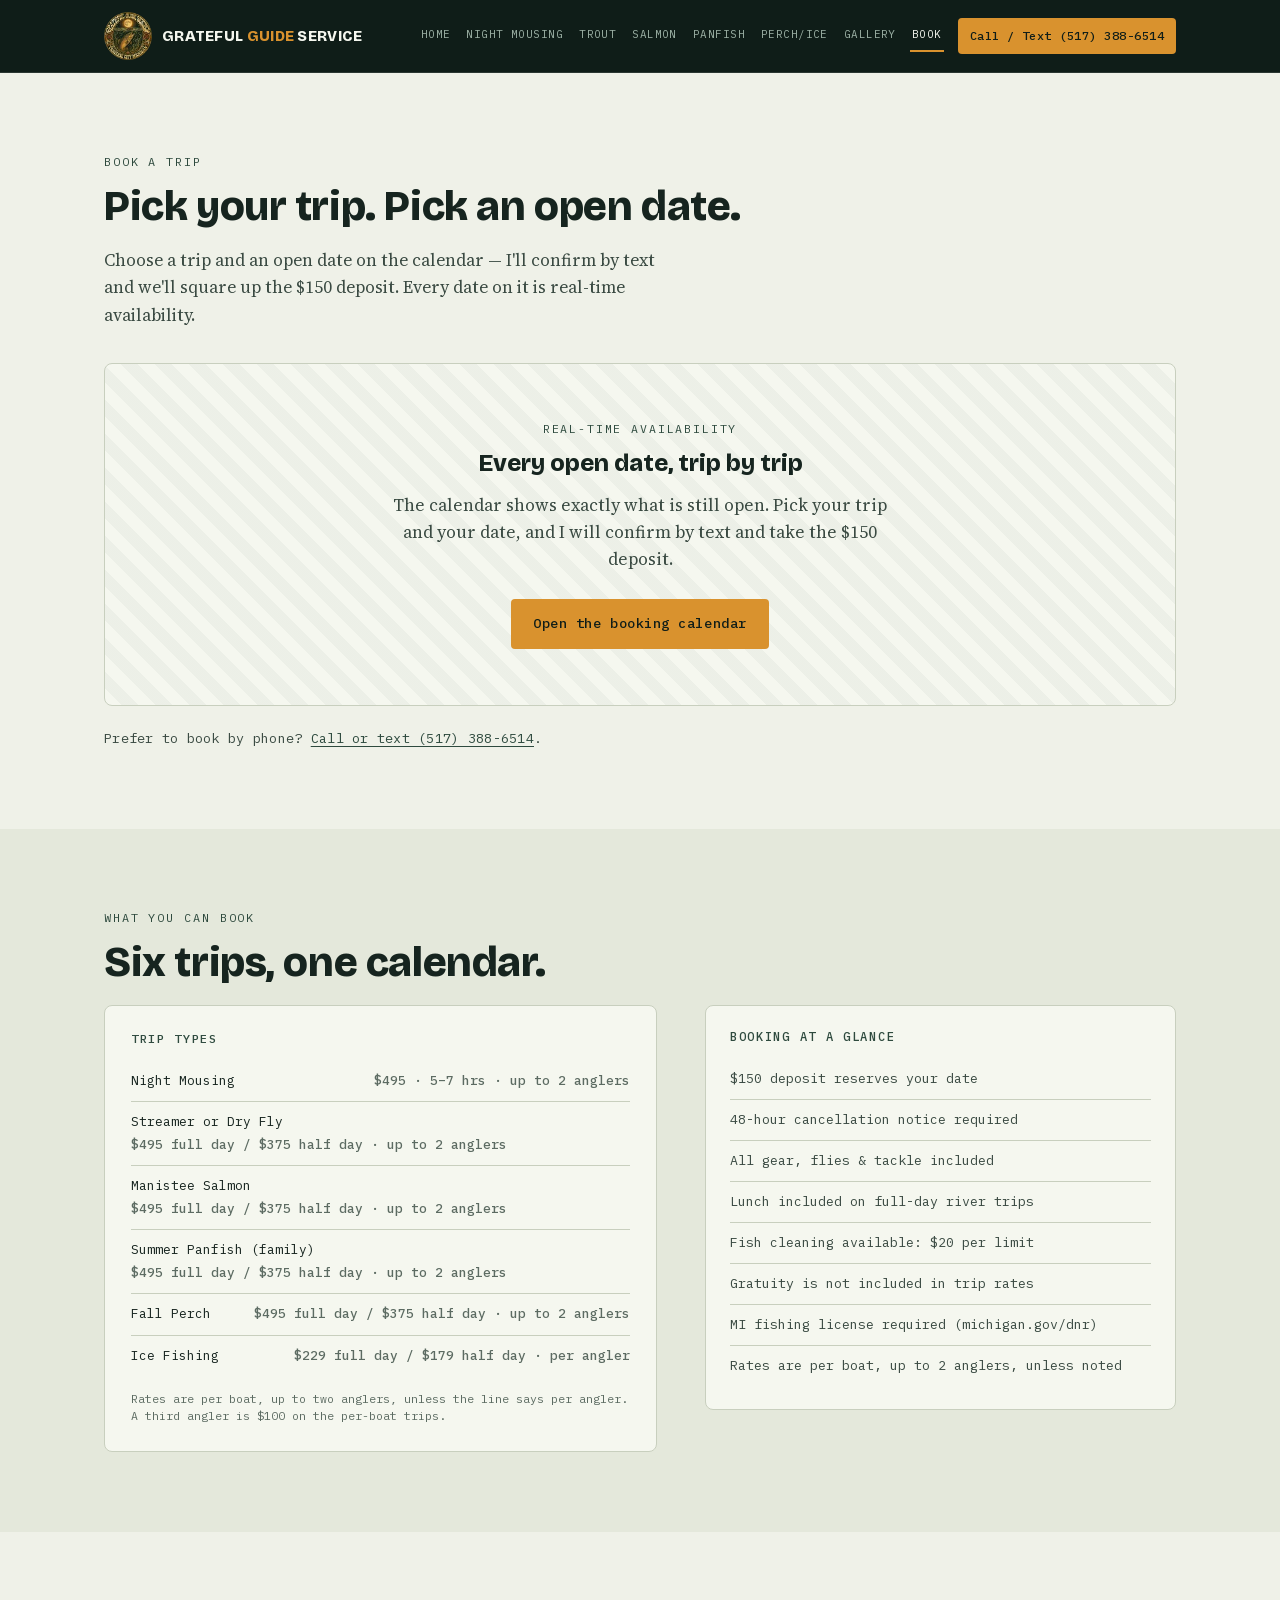
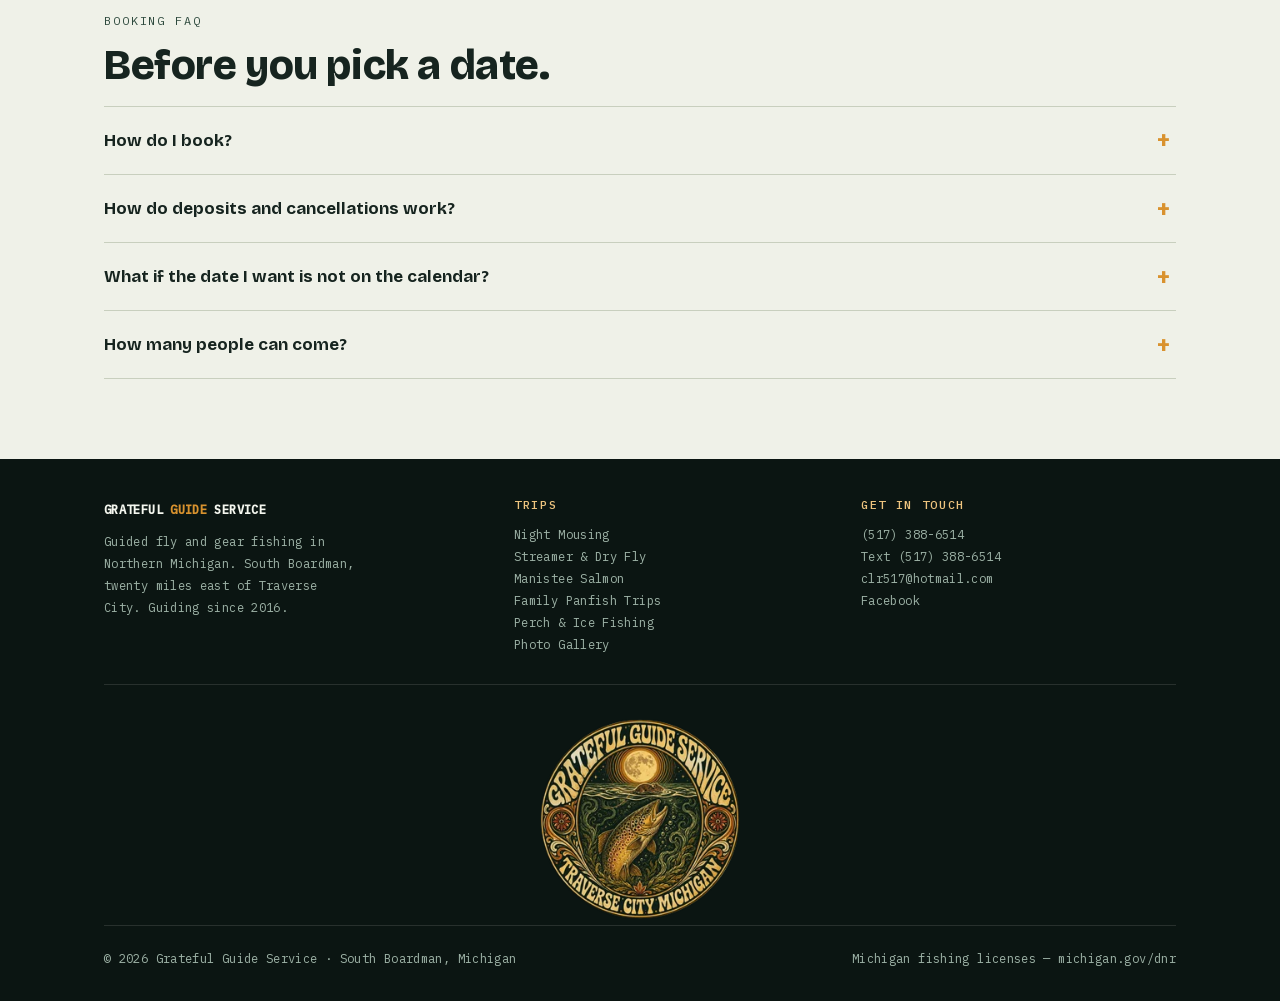
==== commit 1a5a2800: "Theme-scoped text colours, calendar-first booking, panfish page 1. Light-on-light / dark-on-dark tex" ====
--- a/book/index.html
+++ b/book/index.html
@@ -109,7 +109,8 @@
         <a href="../night-mousing/">Night Mousing</a>
         <a href="../trout-fishing/">Trout</a>
         <a href="../salmon-fishing-manistee/">Salmon</a>
-        <a href="../perch-fishing-torch-lake/">Perch & Ice</a>
+        <a href="../family-panfish-trips/">Panfish</a>
+        <a href="../perch-fishing-torch-lake/">Perch/Ice</a>
         <a href="../gallery/">Gallery</a>
         <a href="../book/" aria-current="page">Book</a>
     </nav>
@@ -130,28 +131,35 @@
            at; the design calls for h2 weight, so the element is an h1 and the
            rule below gives it h2's type. -->
       <h1>Pick your trip. Pick an open date.</h1>
-      <p class="section-intro">Choose a trip and an open date below — I'll confirm by text and we'll square up the $150 deposit. All dates shown are real-time availability.</p>
+      <p class="section-intro">Choose a trip and an open date on the calendar — I'll confirm by text and we'll square up the $150 deposit. Every date on it is real-time availability.</p>
 
       <div class="embed-frame">
-<!-- ==== CAL.COM EMBED — SWAP THIS ONE BLOCK ================================
-     Replace everything between this comment and the matching END comment with
-     the inline embed snippet from Cal.com (Event type → Embed → Inline Embed →
-     copy the code). Nothing else on this page needs to change: .embed-frame
-     supplies the width, the light background and the border the widget sits on.
-
-     Event types to create in Cal.com first, so the calendar offers the same
-     trips this site sells — Summer Panfish is the newest and does not exist
-     there yet:
-       Night Mousing · Streamer or Dry Fly · Manistee Salmon ·
-       Summer Panfish · Fall Perch · Ice Fishing
+<!-- ==== CAL.COM CALENDAR — SWAP THIS ONE BLOCK =============================
+     This card is the shipped design: an outbound button to Casey's Cal.com
+     calendar. To move to an inline calendar instead, replace everything between
+     this comment and the matching END comment with the Cal.com inline embed
+     snippet (Event type -> Embed -> Inline Embed). Nothing else on the page
+     changes: .embed-frame supplies the width, the light background and the
+     border, and .embed-frame iframe sizes the widget.
+
+     !! The href below is still https://cal.com/PLACEHOLDER and is NOT a live
+     !! link. It needs Casey's real cal.com handle before this page is given
+     !! out. It is the only outbound calendar URL on the site — every other
+     !! "book" CTA points at this page, so this is the single line to change.
+
+     Event types that need to exist in Cal.com so the calendar offers the same
+     trips this site sells (Summer Panfish is the newest and will not exist
+     there yet):
+       Night Mousing - Streamer or Dry Fly - Manistee Salmon -
+       Summer Panfish - Fall Perch - Ice Fishing
      ========================================================================= -->
         <div class="embed-placeholder">
           <p class="ep-kicker">Real-time availability</p>
-          <p class="ep-title">Booking calendar goes live here</p>
-          <p class="ep-body">Casey's Cal.com calendar drops into this frame and shows every open date, trip by trip. Until it is connected, the button below opens the calendar directly — or call or text and we will find you a date the same way we always have.</p>
+          <p class="ep-title">Every open date, trip by trip</p>
+          <p class="ep-body">The calendar shows exactly what is still open. Pick your trip and your date, and I will confirm by text and take the $150 deposit.</p>
           <p><a class="btn btn-amber" href="https://cal.com/PLACEHOLDER" rel="noopener">Open the booking calendar</a></p>
         </div>
-<!-- ==== END CAL.COM EMBED ================================================== -->
+<!-- ==== END CAL.COM CALENDAR ============================================== -->
       </div>
 
       <p class="embed-fallback">Prefer to book by phone? <a href="tel:+15173886514">Call or text (517) 388-6514</a>.</p>
@@ -170,14 +178,14 @@
               <div class="price-line trip-type"><span>Night Mousing</span><span class="amt">$495 · 5–7 hrs · up to 2 anglers</span></div>
               <div class="price-line trip-type"><span>Streamer or Dry Fly</span><span class="amt">$495 full day / $375 half day · up to 2 anglers</span></div>
               <div class="price-line trip-type"><span>Manistee Salmon</span><span class="amt">$495 full day / $375 half day · up to 2 anglers</span></div>
-              <div class="price-line trip-type"><span>Summer Panfish</span><span class="amt">$495 full day / $375 half day · up to 2 anglers</span></div>
+              <div class="price-line trip-type"><span>Summer Panfish (family)</span><span class="amt">$495 full day / $375 half day · up to 2 anglers</span></div>
               <div class="price-line trip-type"><span>Fall Perch</span><span class="amt">$495 full day / $375 half day · up to 2 anglers</span></div>
               <div class="price-line trip-type"><span>Ice Fishing</span><span class="amt">$229 full day / $179 half day · per angler</span></div>
             </div>
             <p class="fine">Rates are per boat, up to two anglers, unless the line says per angler. A third angler is $100 on the per-boat trips.</p>
           </div>
         </div>
-        <div class="policy policy-light">
+        <div class="policy">
           <h3>Booking at a glance</h3>
           <ul>
             <li>$150 deposit reserves your date</li>
@@ -231,7 +239,8 @@
           <li><a href="../night-mousing/">Night Mousing</a></li>
           <li><a href="../trout-fishing/">Streamer &amp; Dry Fly</a></li>
           <li><a href="../salmon-fishing-manistee/">Manistee Salmon</a></li>
-          <li><a href="../perch-fishing-torch-lake/">Panfish, Perch &amp; Ice</a></li>
+          <li><a href="../family-panfish-trips/">Family Panfish Trips</a></li>
+          <li><a href="../perch-fishing-torch-lake/">Perch &amp; Ice Fishing</a></li>
           <li><a href="../gallery/">Photo Gallery</a></li>
         </ul>
       </div>
--- a/assets/css/site.css
+++ b/assets/css/site.css
@@ -72,15 +72,22 @@
  * full wordmark, six nav links, phone button):
  *
  *   brand   56 + 12 gap + ~225 wordmark        = ~293
- *   nav     50 chars @ ~7.6px + padding + gaps = ~470
- *   button  "Call / Text (517) 388-6514"       = ~236
- *   2 x 20px flex gaps                         =   40
- *                                                ~1039 <= 1072  ok
- *
- * The seventh nav link ("Book") ate most of the old slack, so the nav gap and
- * tracking came down a little and the compact tier now runs to 1300px. These
- * numbers are estimates; tests/header.mjs measures the real thing at
- * 961/1024/1100/1200/1280/1440/1600 and fails if the row ever overflows.
+ * With eight links the full-size row no longer fits at any width, so the
+ * compact tier below applies to every desktop width. Budget, computed from IBM
+ * Plex Mono's 600/1000em advance (rem = 16px, so .68rem = 10.88px and one
+ * character costs 0.6 x 10.88 + 0.04em tracking = ~6.96px):
+ *
+ *   brand   48 + 10 gap + ~207 wordmark        = ~265
+ *   nav     55 chars @ ~6.96px + padding+gaps  = ~499
+ *   button  "Call / Text (517) 388-6514"       = ~222
+ *   2 x 14px flex gaps                         =   28
+ *                                                ~1003 <= 1072  ~69px slack
+ *
+ * At 961-1090 the wrap is narrower than its 1120px cap, so the tightest tier
+ * drops another step: ~885 against 913 at the 961px worst case.
+ *
+ * These are computed, not measured — this project's browser-based header test
+ * is not being run. Worth an eyeball at ~961px and ~1440px after any nav change.
  */
 .topbar .wrap{display:flex;align-items:center;gap:20px;min-height:78px}
 .brand{
@@ -117,9 +124,14 @@
 }
 .nav-toggle:hover{border-color:var(--lantern);color:var(--lantern-soft)}
 
-/* Compact desktop tier: 961-1300px, where seven nav links plus a 56px badge
-   plus the full phone label no longer fit inside the 1120px wrap. */
-@media (min-width:961px) and (max-width:1300px){
+/* Compact desktop tier — now every desktop width, not a band.
+   With eight nav links the full-size row (56px badge, 1rem wordmark, .72rem nav)
+   needs ~1091px against the 1072px the wrap can ever offer, so it overflowed at
+   *every* width above 1300 rather than at some awkward middle size. The compact
+   row needs ~1003px, which clears with 69px to spare. The cost is that the 56px
+   badge and the full-size wordmark no longer appear on wide screens; the nav
+   fitting on one line is worth more than 8px of badge. */
+@media (min-width:961px){
   .topbar .wrap{gap:14px;min-height:72px}
   .brand{font-size:.92rem;gap:10px}
   .brand-badge img{width:48px;height:48px}
@@ -136,8 +148,8 @@
   .topbar .wrap{gap:12px}
   .brand{font-size:.82rem;gap:9px}
   .brand-badge img{width:42px;height:42px}
-  nav.main{gap:9px}
-  nav.main a{font-size:.64rem;letter-spacing:.02em}
+  nav.main{gap:7px}
+  nav.main a{font-size:.64rem;letter-spacing:.01em}
   .call-btn{font-size:.71rem;padding:9px 10px}
 }
 
@@ -252,6 +264,113 @@
 .btn-dark{background:var(--pine);color:var(--moon)}
 .btn-dark:hover{background:var(--night)}
 
+/* =========================================================== theme scope ===
+ * The site has exactly two surfaces: paper (light) and night (dark). Sections
+ * pick one; components live inside them.
+ *
+ * The invariant that keeps them from bleeding into each other:
+ *
+ *     A component that paints its own background must declare its own text
+ *     colour. Never inherit ink across a surface boundary.
+ *
+ * Break it and you get the failure this block exists to prevent: the rate card
+ * is a light card with no colour of its own, so inside the night-coloured ice
+ * section it inherited that section's near-white ink and rendered white text on
+ * its own near-white background — the prices were in the markup and simply
+ * could not be seen.
+ *
+ * So the two lists below are the whole system:
+ *
+ *   .surface-night   every dark section. Sets its own ink, and re-colours the
+ *                    handful of light components it is allowed to host.
+ *   .surface-paper   every light-surfaced component. Coloured for paper
+ *                    unconditionally, so it is correct on either surface.
+ *
+ * Adding a section or a card means adding it to one of these lists. It does not
+ * mean writing another one-off colour override further down the file — those
+ * are what made the bug invisible to review in the first place, because whether
+ * they worked depended on which rule happened to come last.
+ * ========================================================================= */
+
+/* Dark surfaces. The sticky header, the footer and the lightbox set their own
+   ink at their own definitions; these are the content sections. */
+.hero,
+.after-dark,
+.booking,
+.on-night{color:var(--moon)}
+
+/* Light-surfaced components. Each of these paints a --moon or --paper-2 card,
+   so each carries paper ink regardless of the section around it. */
+.trip,
+.rates,
+.policy,
+.next-card,
+.quote-card,
+.embed-frame{color:var(--ink)}
+
+/* Components the night surface is allowed to host, re-inked for night.
+   `.policy` is the only one that appears on both. */
+.booking .policy{background:transparent;border-color:rgba(245,247,239,.22);color:var(--moon)}
+.booking .policy h3{color:var(--lantern-soft)}
+.booking .policy li{color:#DCE3D6;border-bottom-color:rgba(245,247,239,.1)}
+
+/* Shared elements whose paper colours are unreadable on night. These are
+   defensive: not every pairing occurs today, but each one is a rule that would
+   silently fail if a section were ever restyled. */
+.after-dark .kicker,.booking .kicker,.on-night .kicker,.hero .kicker{color:var(--lantern-soft)}
+.after-dark .section-intro,.booking .section-intro,.on-night .section-intro,
+.hero .section-intro{color:var(--dark-body)}
+.after-dark .prose a,.booking .prose a,.on-night .prose a,.hero .prose a{color:var(--lantern-soft)}
+.after-dark .prose a:hover,.booking .prose a:hover,.on-night .prose a:hover,
+.hero .prose a:hover{color:var(--lantern)}
+.after-dark .prose blockquote,.booking .prose blockquote,.on-night .prose blockquote{
+  color:var(--dark-body);
+}
+.after-dark .chip,.booking .chip,.on-night .chip,.hero .chip{
+  border-color:rgba(245,247,239,.45);color:var(--moon);
+}
+.after-dark figure.shot figcaption,.booking figure.shot figcaption,
+.on-night figure.shot figcaption,.hero figure.shot figcaption{color:var(--mist)}
+
+/* The phone line that sits under every calendar CTA. Paper by default, re-inked
+   for night — it appears on both surfaces (rate cards are paper, the booking
+   band is night), which is exactly the case this block exists to handle. */
+.alt-contact{
+  margin-top:12px;font-family:var(--mono);font-size:.76rem;letter-spacing:.02em;
+  line-height:1.5;color:var(--ink-3);
+}
+.alt-contact a{color:var(--pine);text-decoration:underline;text-underline-offset:3px}
+.alt-contact a:hover{color:var(--lantern)}
+.after-dark .alt-contact,.booking .alt-contact,.on-night .alt-contact,
+.hero .alt-contact{color:var(--dark-fine)}
+.after-dark .alt-contact a,.booking .alt-contact a,.on-night .alt-contact a,
+.hero .alt-contact a{color:var(--lantern-soft)}
+.after-dark .alt-contact a:hover,.booking .alt-contact a:hover,
+.on-night .alt-contact a:hover,.hero .alt-contact a:hover{color:var(--lantern)}
+
+/* A light card inside a dark section is a nested paper surface. The dark rules
+   above are descendant selectors, so without this they would reach *through* a
+   light card and re-ink its contents — the ice-fishing rate card sits inside
+   `.after-dark`, so its phone line would have gone pale-on-pale, which is the
+   original bug wearing a different hat. Three classes deep, so these win on
+   specificity rather than on source order. */
+.after-dark .rates,.booking .rates,.on-night .rates,.hero .rates,
+.after-dark .trip,.booking .trip,.on-night .trip,.hero .trip,
+.after-dark .next-card,.booking .next-card,.on-night .next-card,.hero .next-card,
+.after-dark .quote-card,.booking .quote-card,.on-night .quote-card,.hero .quote-card{
+  color:var(--ink);
+}
+.after-dark .rates .alt-contact,.booking .rates .alt-contact,
+.on-night .rates .alt-contact,.hero .rates .alt-contact,
+.after-dark .trip .alt-contact,.booking .trip .alt-contact,
+.on-night .trip .alt-contact,.hero .trip .alt-contact{color:var(--ink-3)}
+.after-dark .rates .alt-contact a,.booking .rates .alt-contact a,
+.on-night .rates .alt-contact a,.hero .rates .alt-contact a,
+.after-dark .trip .alt-contact a,.booking .trip .alt-contact a,
+.on-night .trip .alt-contact a,.hero .trip .alt-contact a{color:var(--pine)}
+.after-dark .rates .fine,.booking .rates .fine,.on-night .rates .fine,
+.hero .rates .fine{color:var(--ink-3)}
+
 /* --------------------------------------------------------- section frame -- */
 section{padding:80px 0}
 section.tight{padding:56px 0}
@@ -321,9 +440,11 @@
   background:var(--night);color:var(--moon);
   background-image:radial-gradient(ellipse 60% 45% at 78% 12%, rgba(217,146,46,.14), transparent 60%);
 }
-.after-dark .kicker,.on-night .kicker{color:var(--lantern-soft)}
+/* Kicker, section-intro, figcaption, chip and prose-link colours for this
+   surface live in the theme-scope block near the top of the file. Only the
+   headings and the loose paragraph case are left here. */
 .after-dark h2,.on-night h2,.on-night h3{color:var(--moon)}
-.after-dark .section-intro,.on-night .section-intro,.on-night p{color:var(--dark-body)}
+.after-dark > .wrap > p,.on-night p{color:var(--dark-body)}
 .dark-cols{display:grid;grid-template-columns:1.08fr .92fr;gap:48px;align-items:start;margin-top:20px}
 @media (max-width:860px){.dark-cols{grid-template-columns:1fr;gap:34px}}
 .dark-cols img{border-radius:8px;border:1px solid rgba(245,247,239,.15)}
@@ -400,7 +521,7 @@
   font-family:var(--mono);font-size:.72rem;letter-spacing:.04em;color:var(--ink-3);
   margin-top:10px;line-height:1.5;
 }
-.on-night figure.shot figcaption,.after-dark figure.shot figcaption{color:var(--mist)}
+/* figcaption ink on night surfaces: see the theme-scope block. */
 
 .duo{display:grid;grid-template-columns:1fr 1fr;gap:20px;margin:34px 0}
 @media (max-width:700px){.duo{grid-template-columns:1fr}}
@@ -458,15 +579,19 @@
 .contact-sm{font-size:1.1rem}
 .booking p{color:var(--dark-body)}
 .booking a.inline{color:var(--lantern-soft)}
-.policy{border:1px solid rgba(245,247,239,.22);border-radius:8px;padding:24px}
+/* Paper is the default here, per the theme-scope block: `.booking .policy`
+   above re-inks it for the night band. */
+.policy{
+  background:var(--moon);border:1px solid var(--rule);border-radius:8px;padding:24px;
+}
 .policy h3{
   font-family:var(--mono);font-size:.76rem;letter-spacing:.14em;text-transform:uppercase;
-  color:var(--lantern-soft);margin-bottom:14px;font-weight:500;
+  color:var(--pine);margin-bottom:14px;font-weight:500;
 }
 .policy ul{list-style:none}
 .policy li{
-  font-family:var(--mono);font-size:.83rem;color:#DCE3D6;line-height:1.5;
-  padding:10px 0;border-bottom:1px solid rgba(245,247,239,.1);
+  font-family:var(--mono);font-size:.83rem;color:var(--ink-2);line-height:1.5;
+  padding:10px 0;border-bottom:1px solid var(--rule);
 }
 .policy li:last-child{border-bottom:none}
 
@@ -511,11 +636,9 @@
    narrow columns instead of squeezing the label to one word a line. */
 .price-line.trip-type{flex-wrap:wrap;gap:2px 12px}
 .price-line.trip-type .amt{white-space:normal;color:var(--ink-3)}
-/* The policy card is designed for the night-coloured booking band; on paper it
-   needs paper's ink. */
-.policy-light{border-color:var(--rule);background:var(--moon)}
-.policy-light h3{color:var(--pine)}
-.policy-light li{color:var(--ink-2);border-bottom-color:var(--rule)}
+/* `.policy-light` used to live here as an override. It is gone: `.policy` is
+   paper by default now and `.booking .policy` re-inks it for the night band,
+   so no page needs a variant class to get readable text. */
 
 /* ---------------------------------------------------------------- footer -- */
 footer.site{background:#0B1512;color:var(--mist);padding:40px 0 32px}
